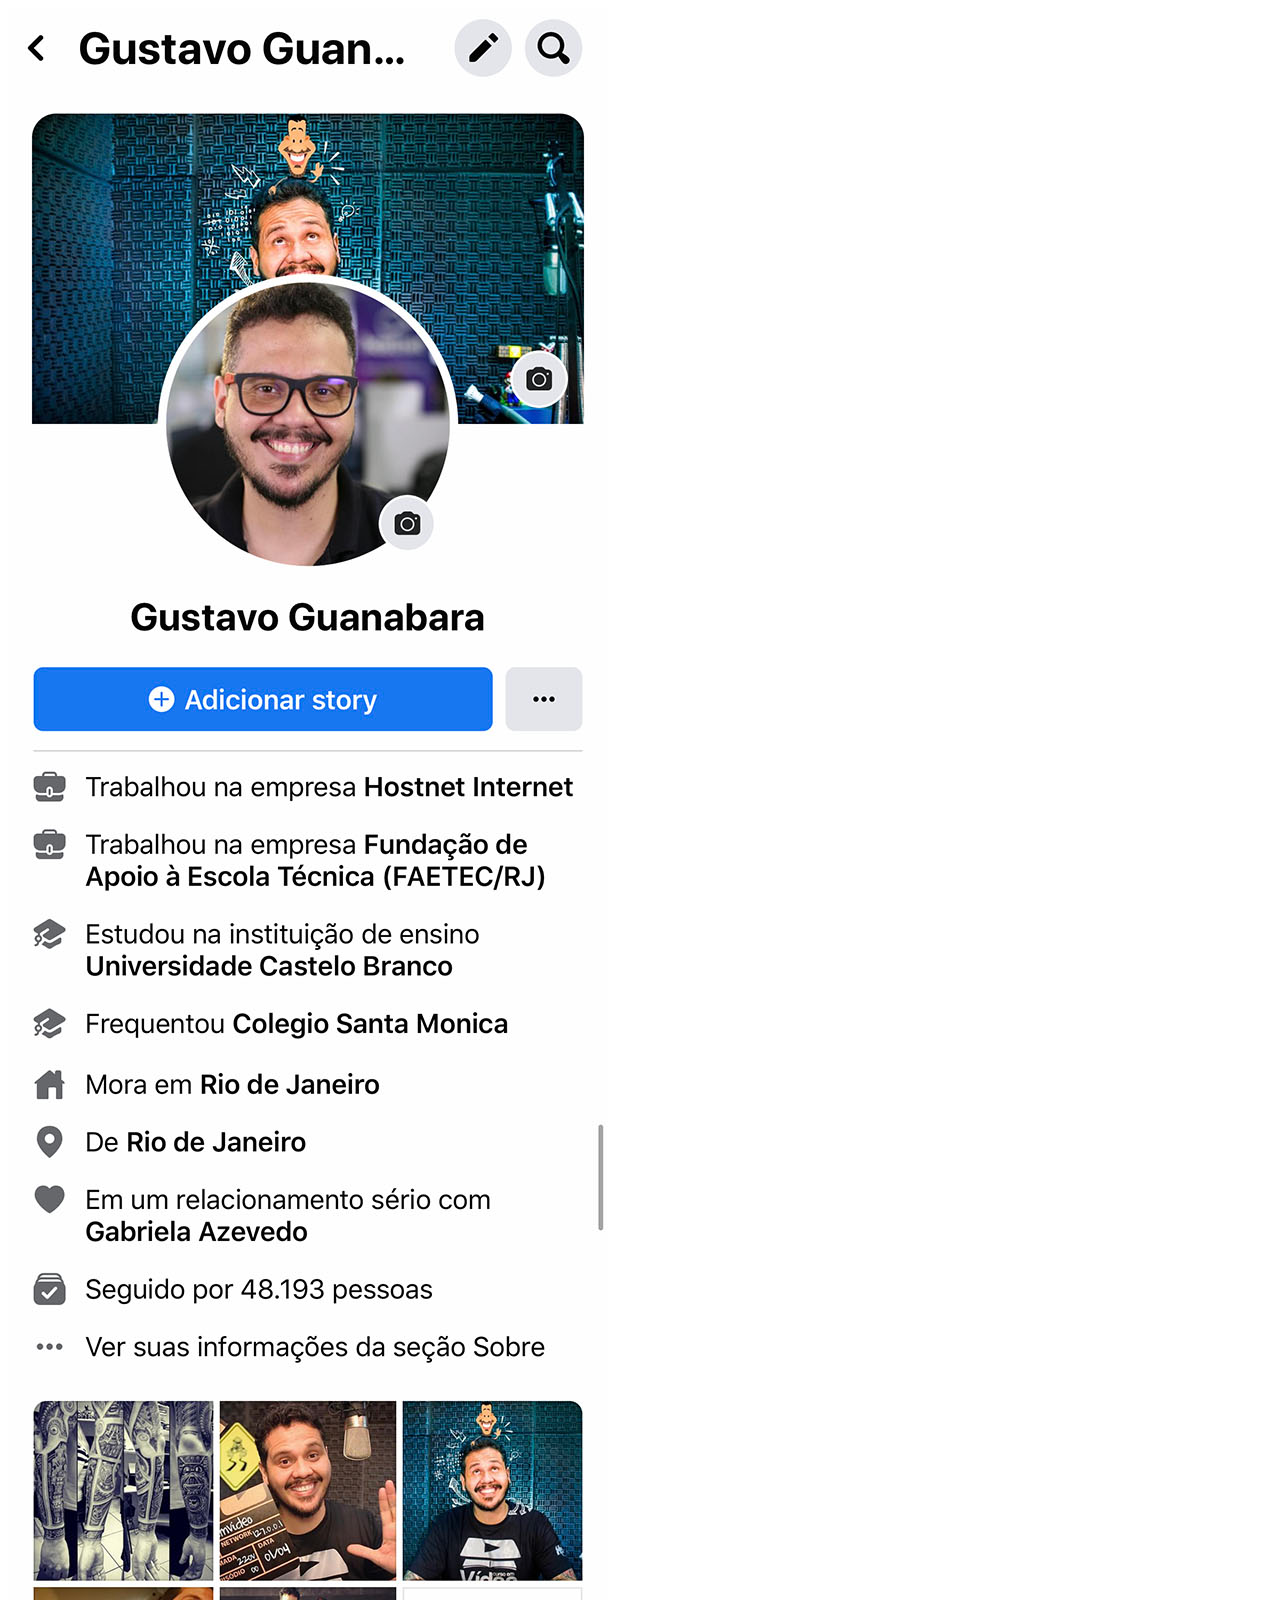
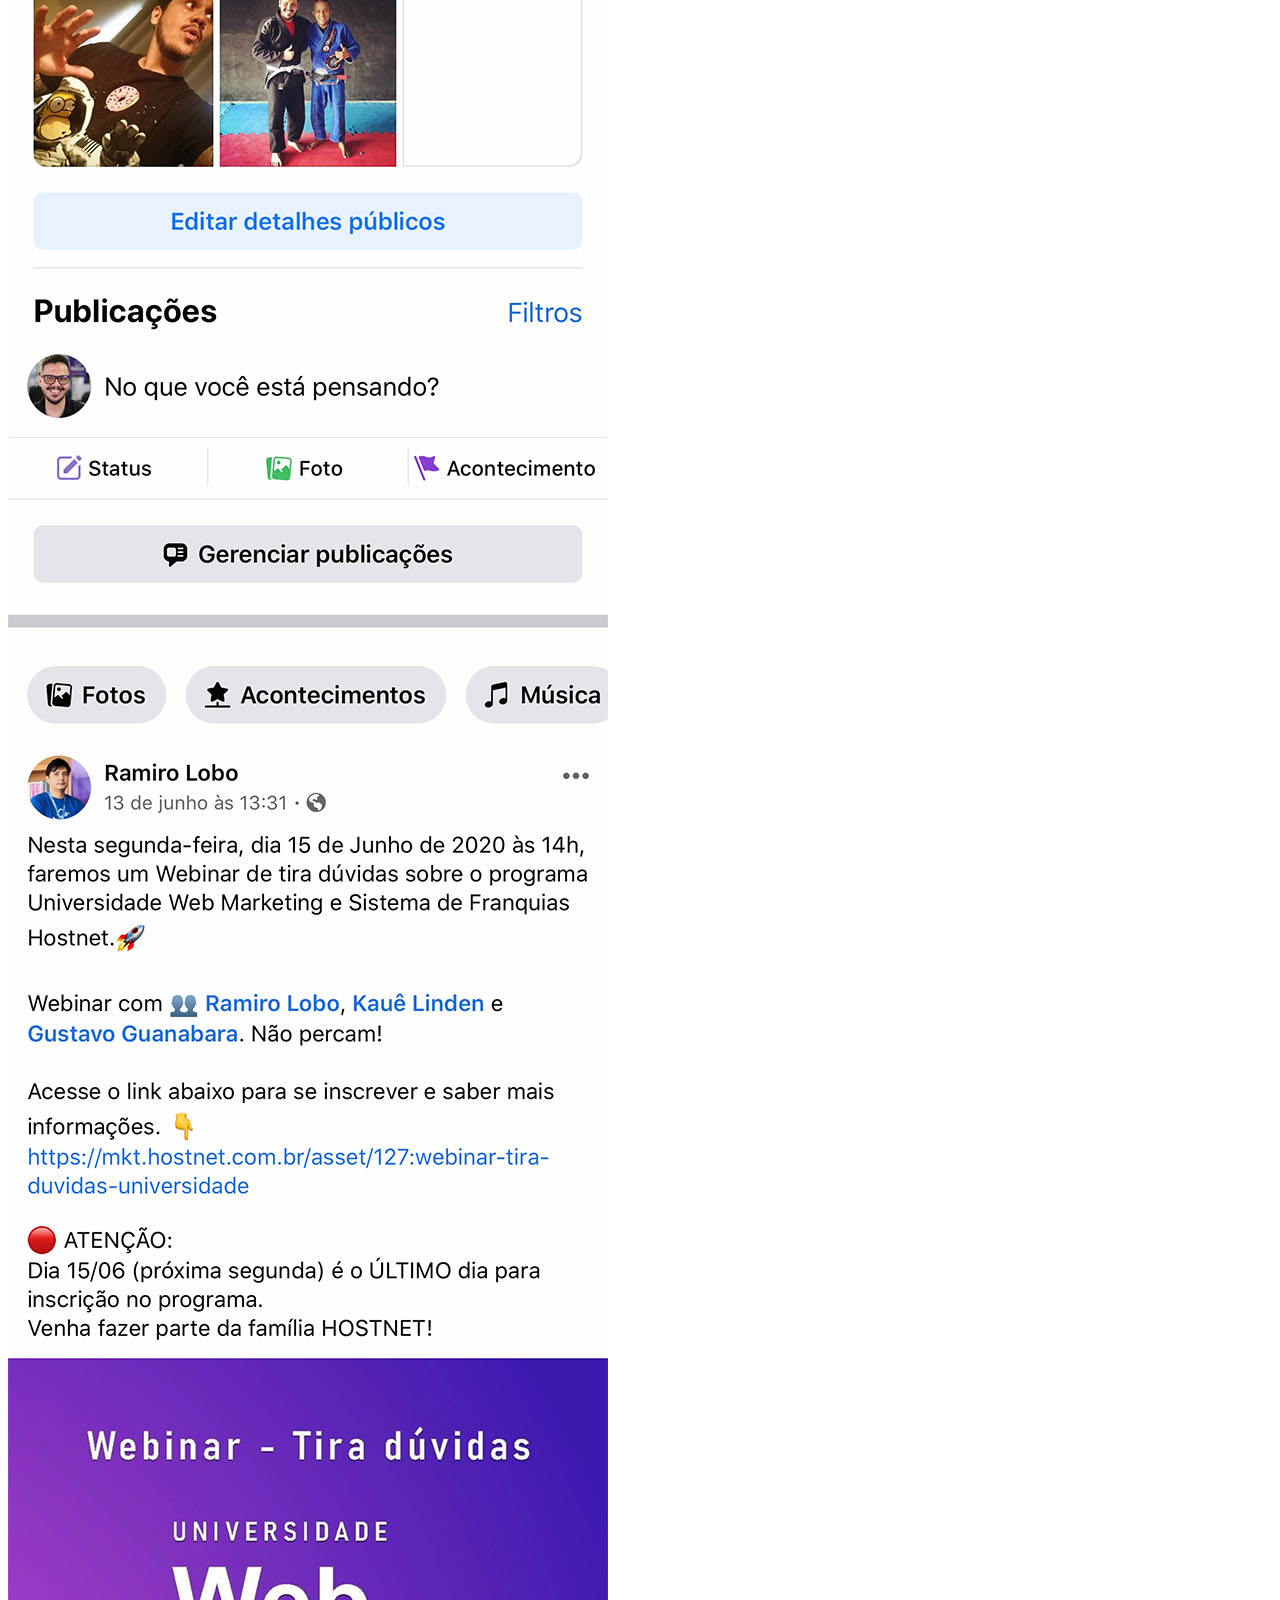
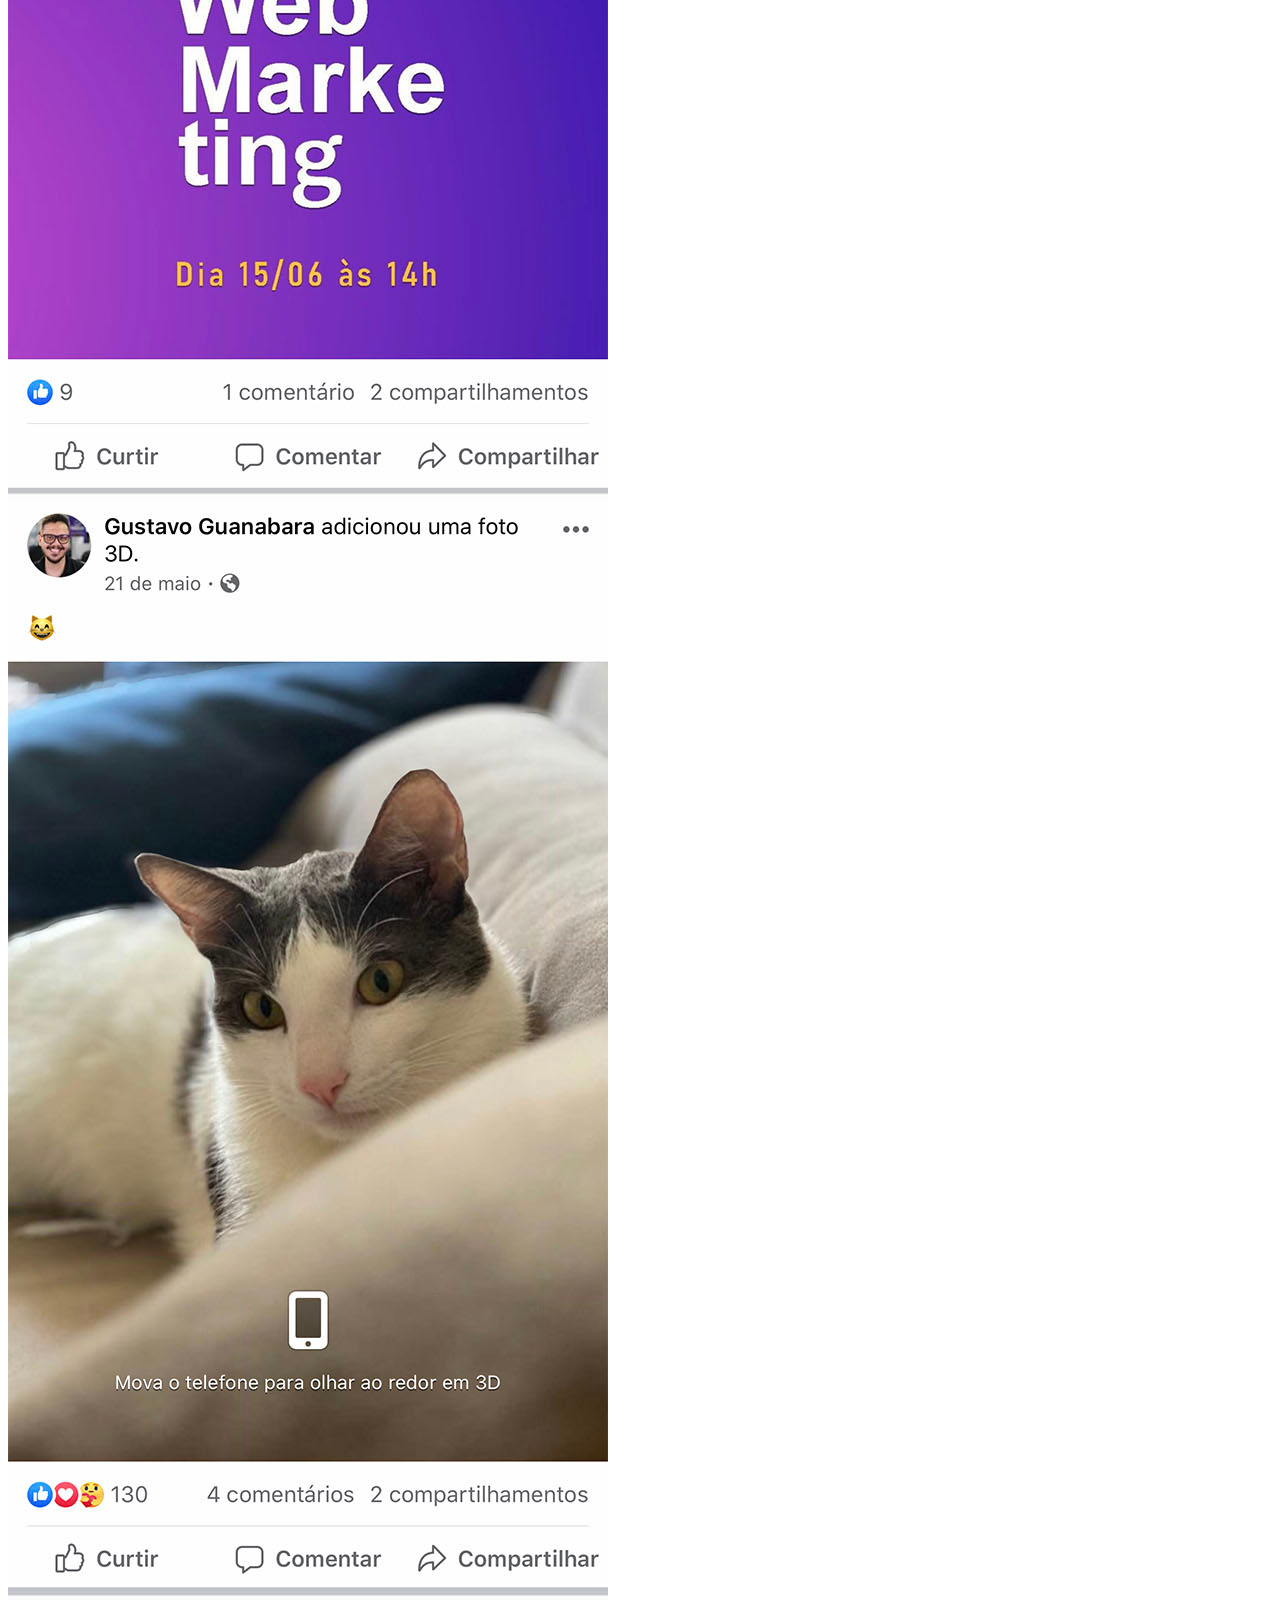
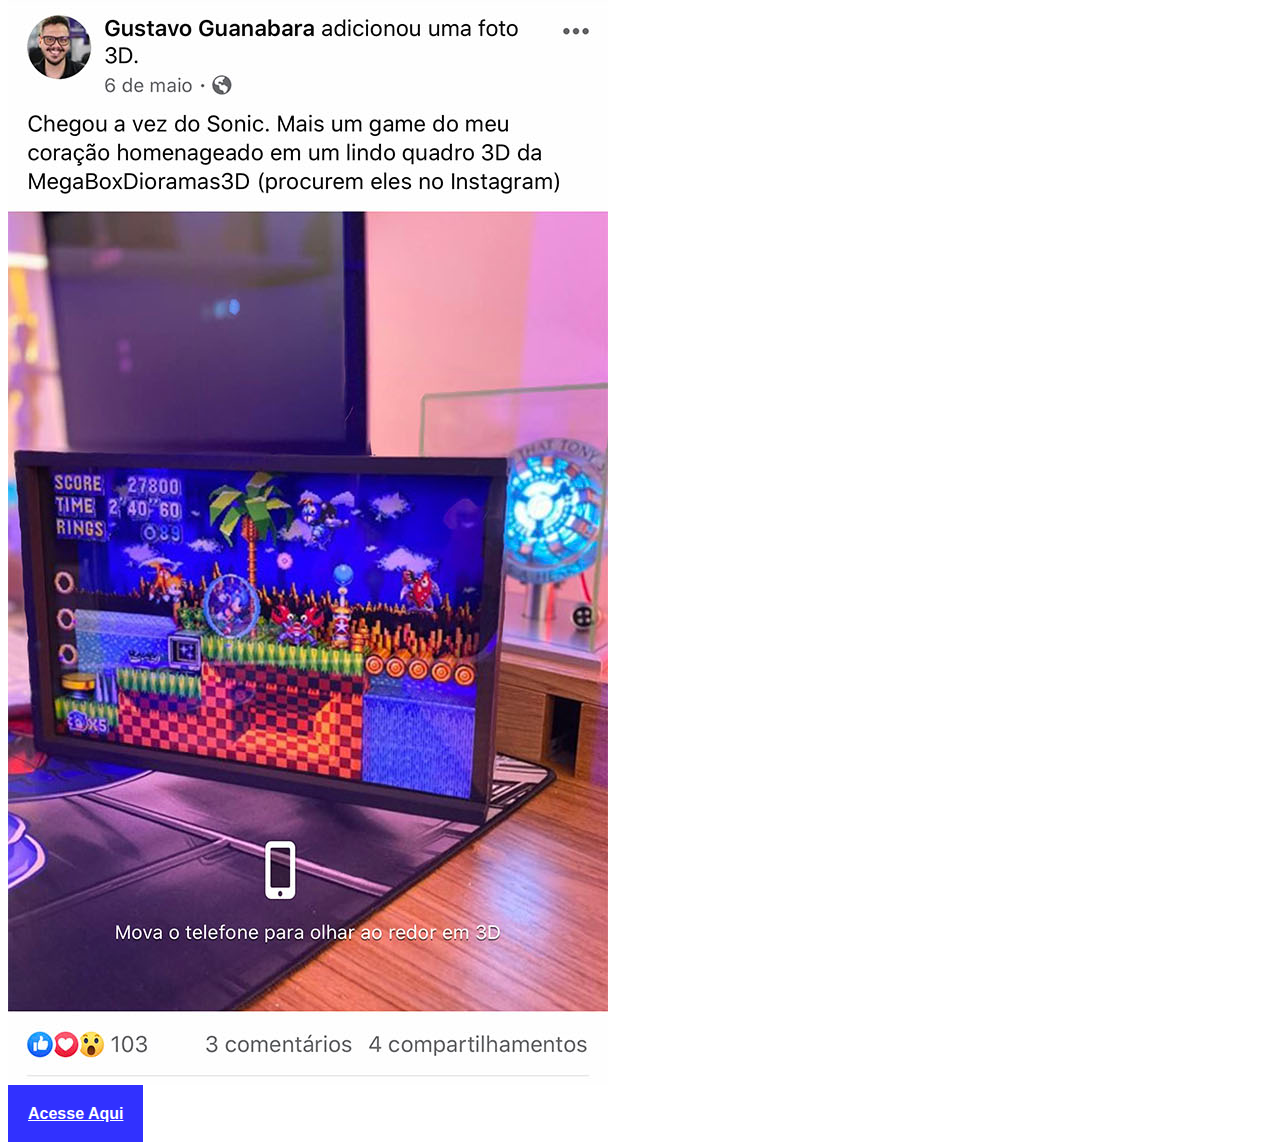
==== facebook.html @ a75be2d8 "projetosocial" ====
<!DOCTYPE html>
<html lang="en">
<head>
    <meta charset="UTF-8">
    <meta name="viewport" content="width=device-width, initial-scale=1.0">
    <title>Document</title>
    <style>
        a{
            background-color: rgba(47, 47, 255, 0.993);
            padding: 20px;
            color: #fff;
            font-family: Arial, Helvetica, sans-serif;
            font-weight: bold;
        }
    </style>
</head>
<body>
    <section>
        <img src="imagens/tela-facebook.jpg" alt="Facebook">
        <p><a href="https://web.facebook.com/jameshvardyhoh.vardy/">Acesse Aqui</a></p>
    </section>
</body>
</html>
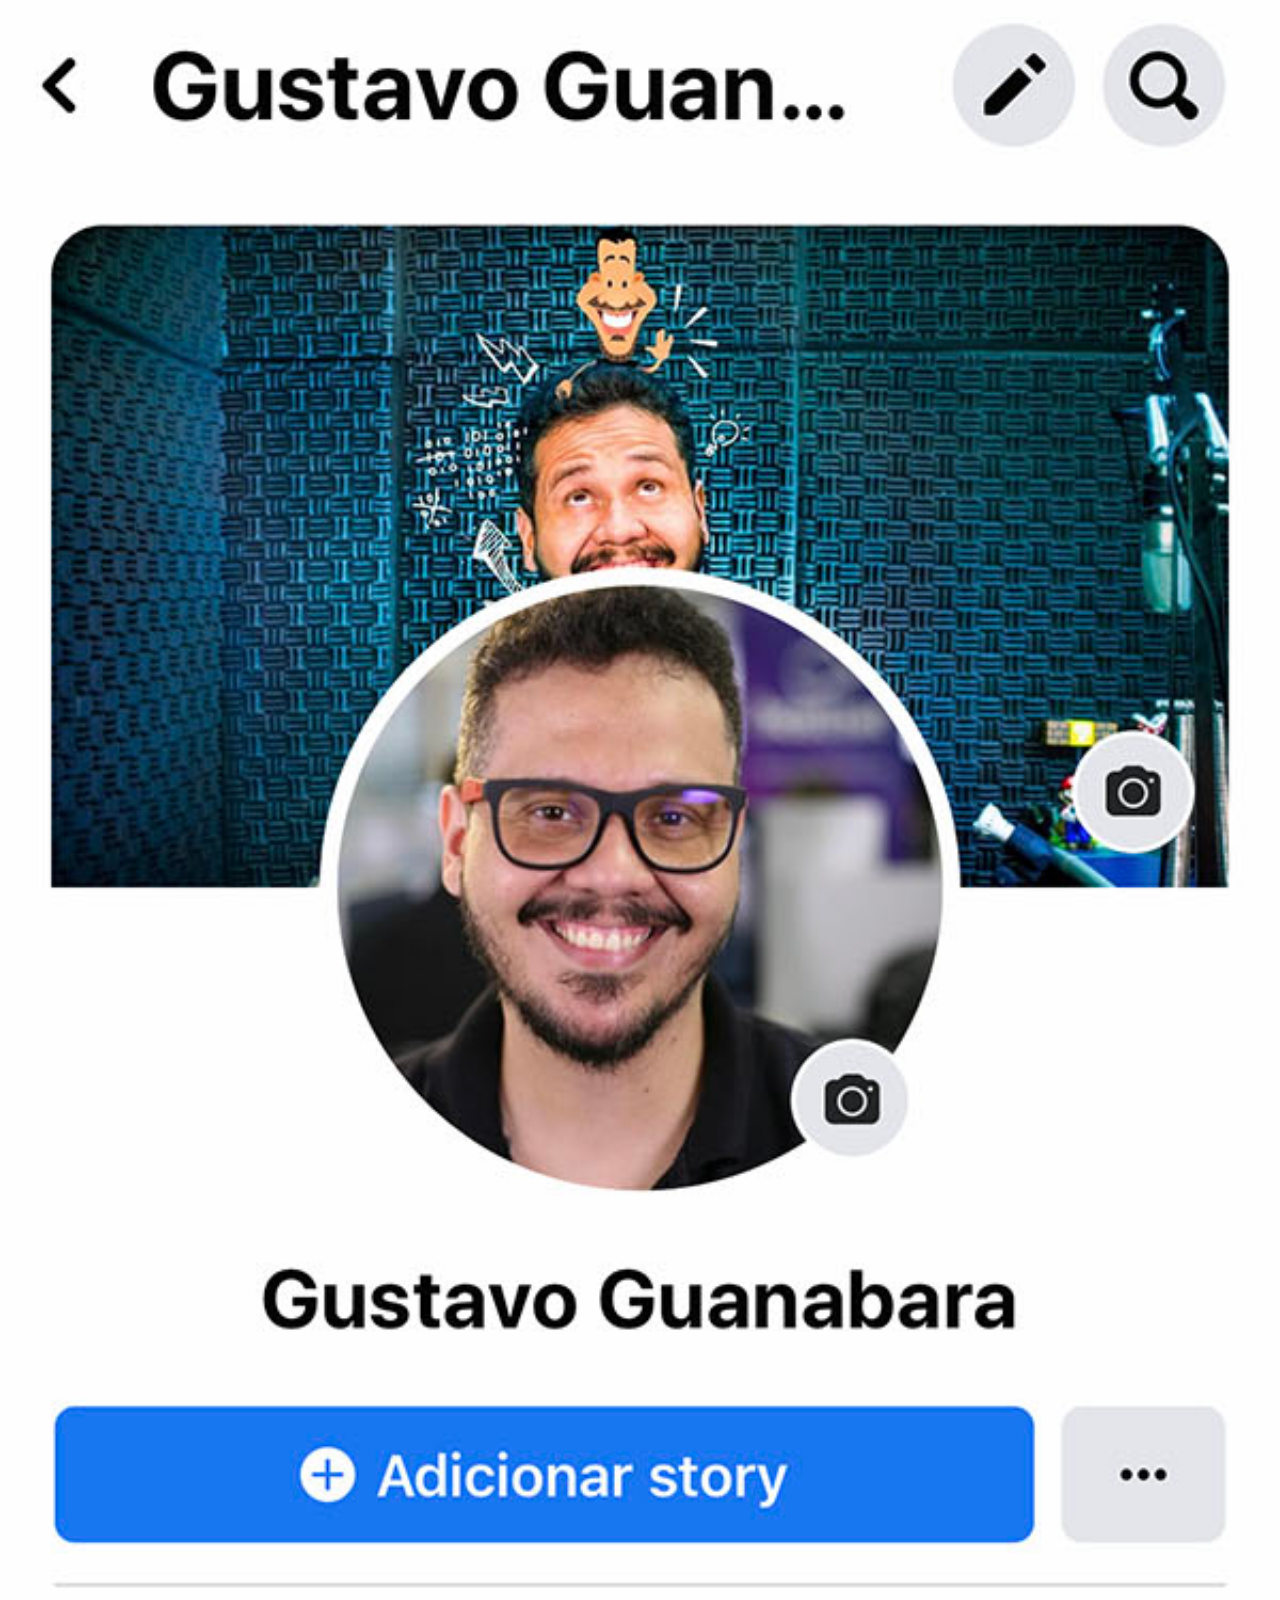
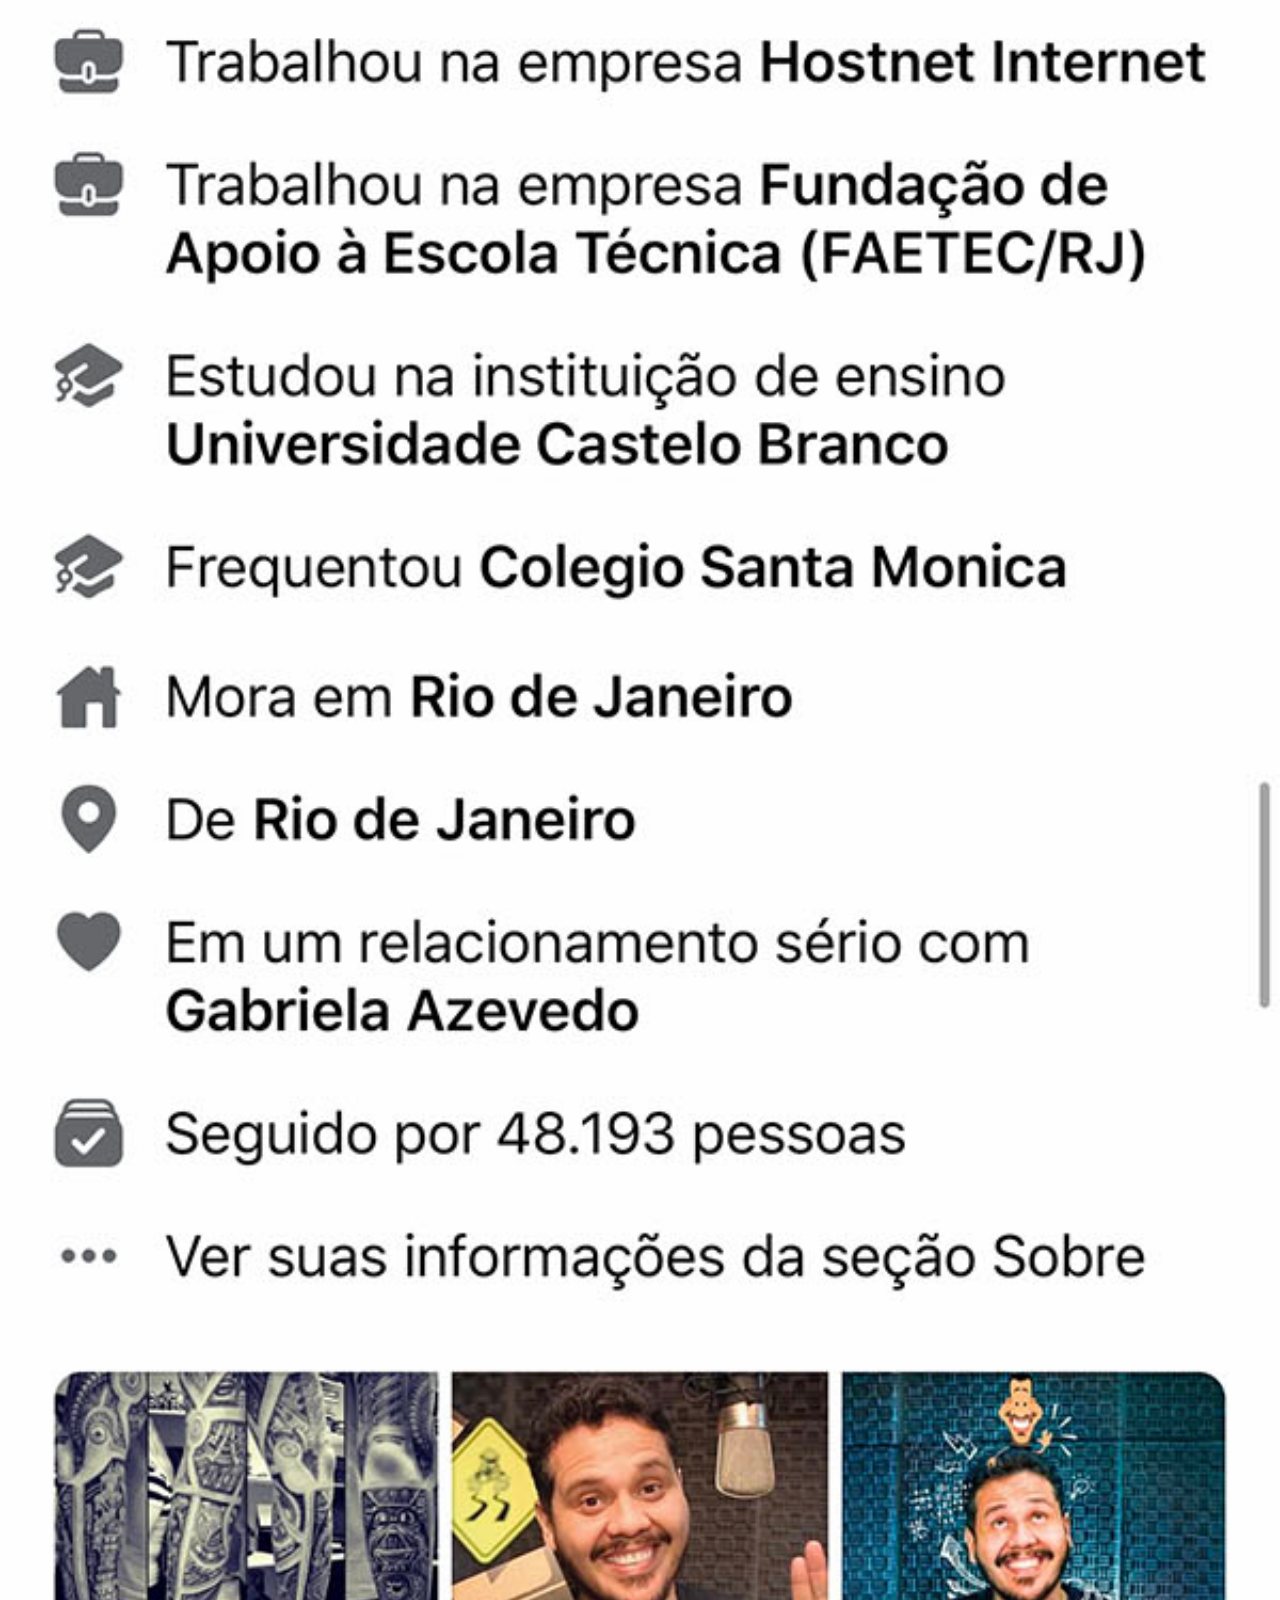
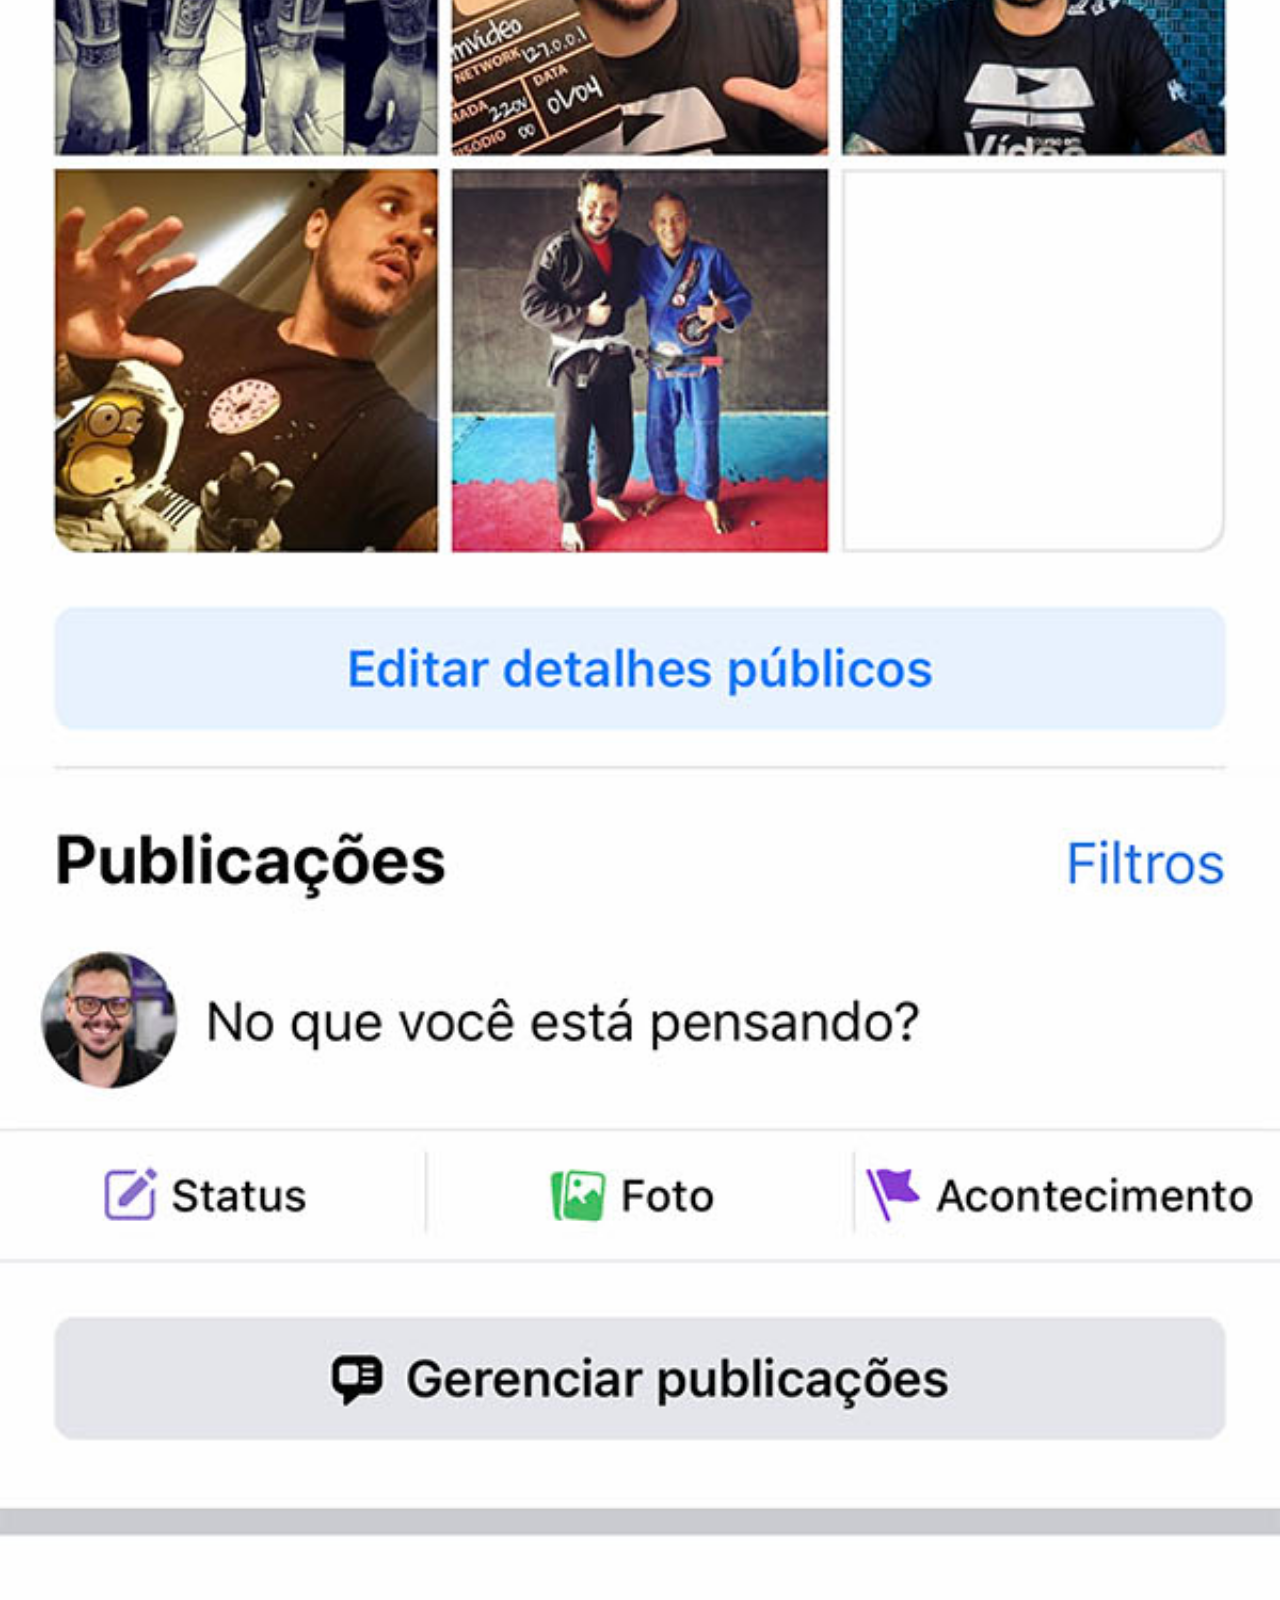
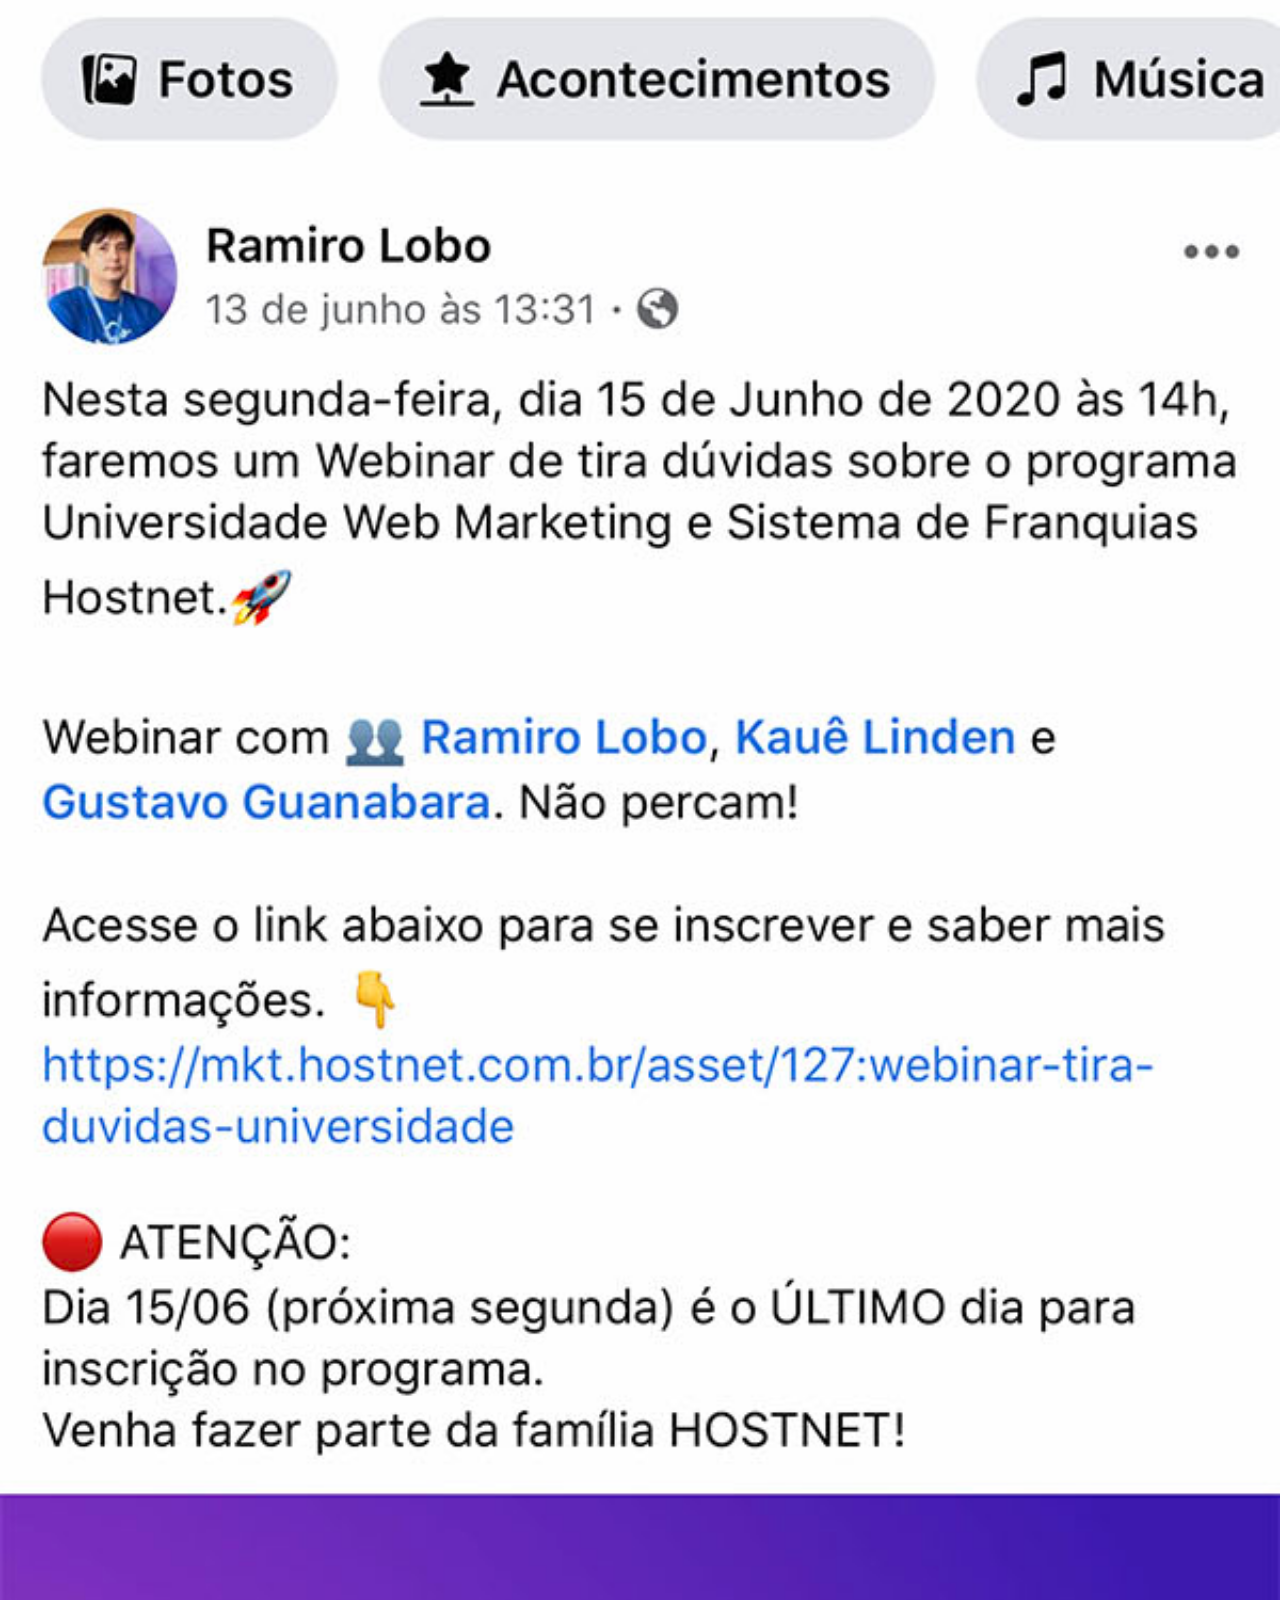
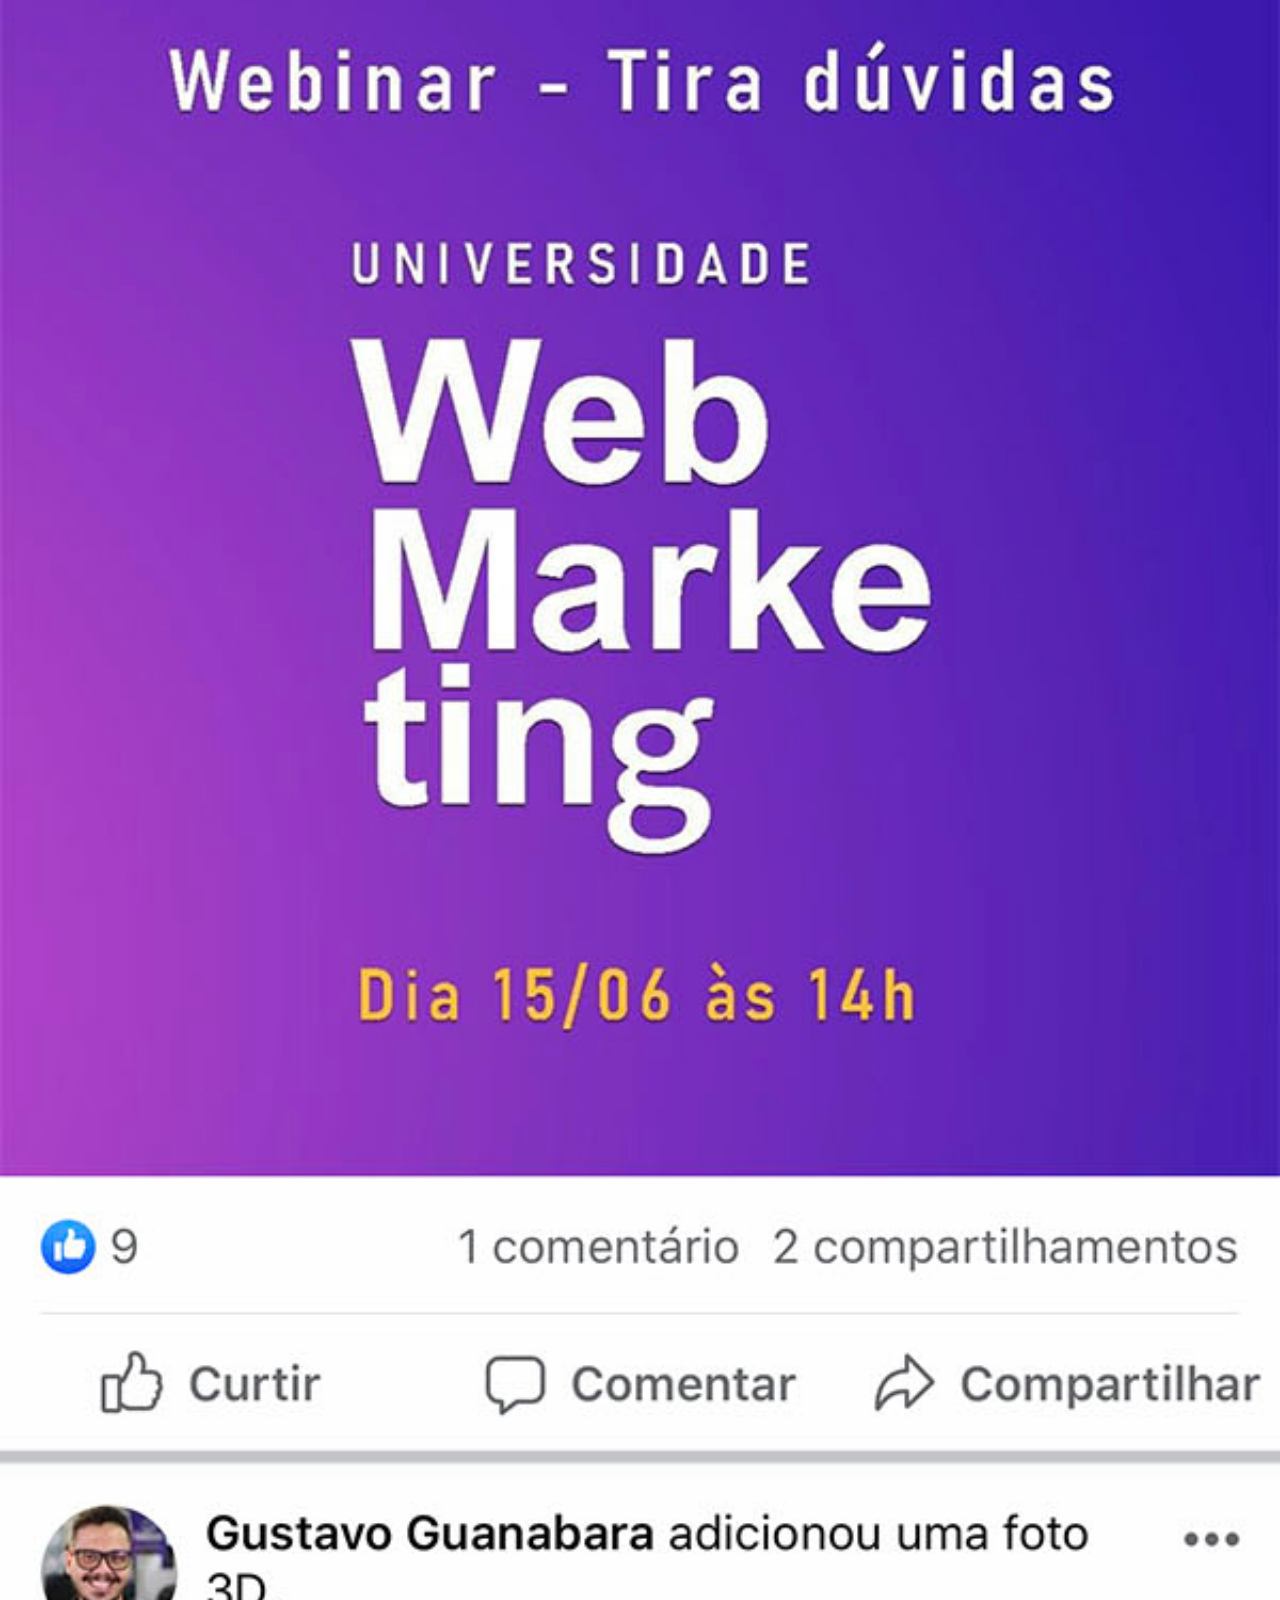
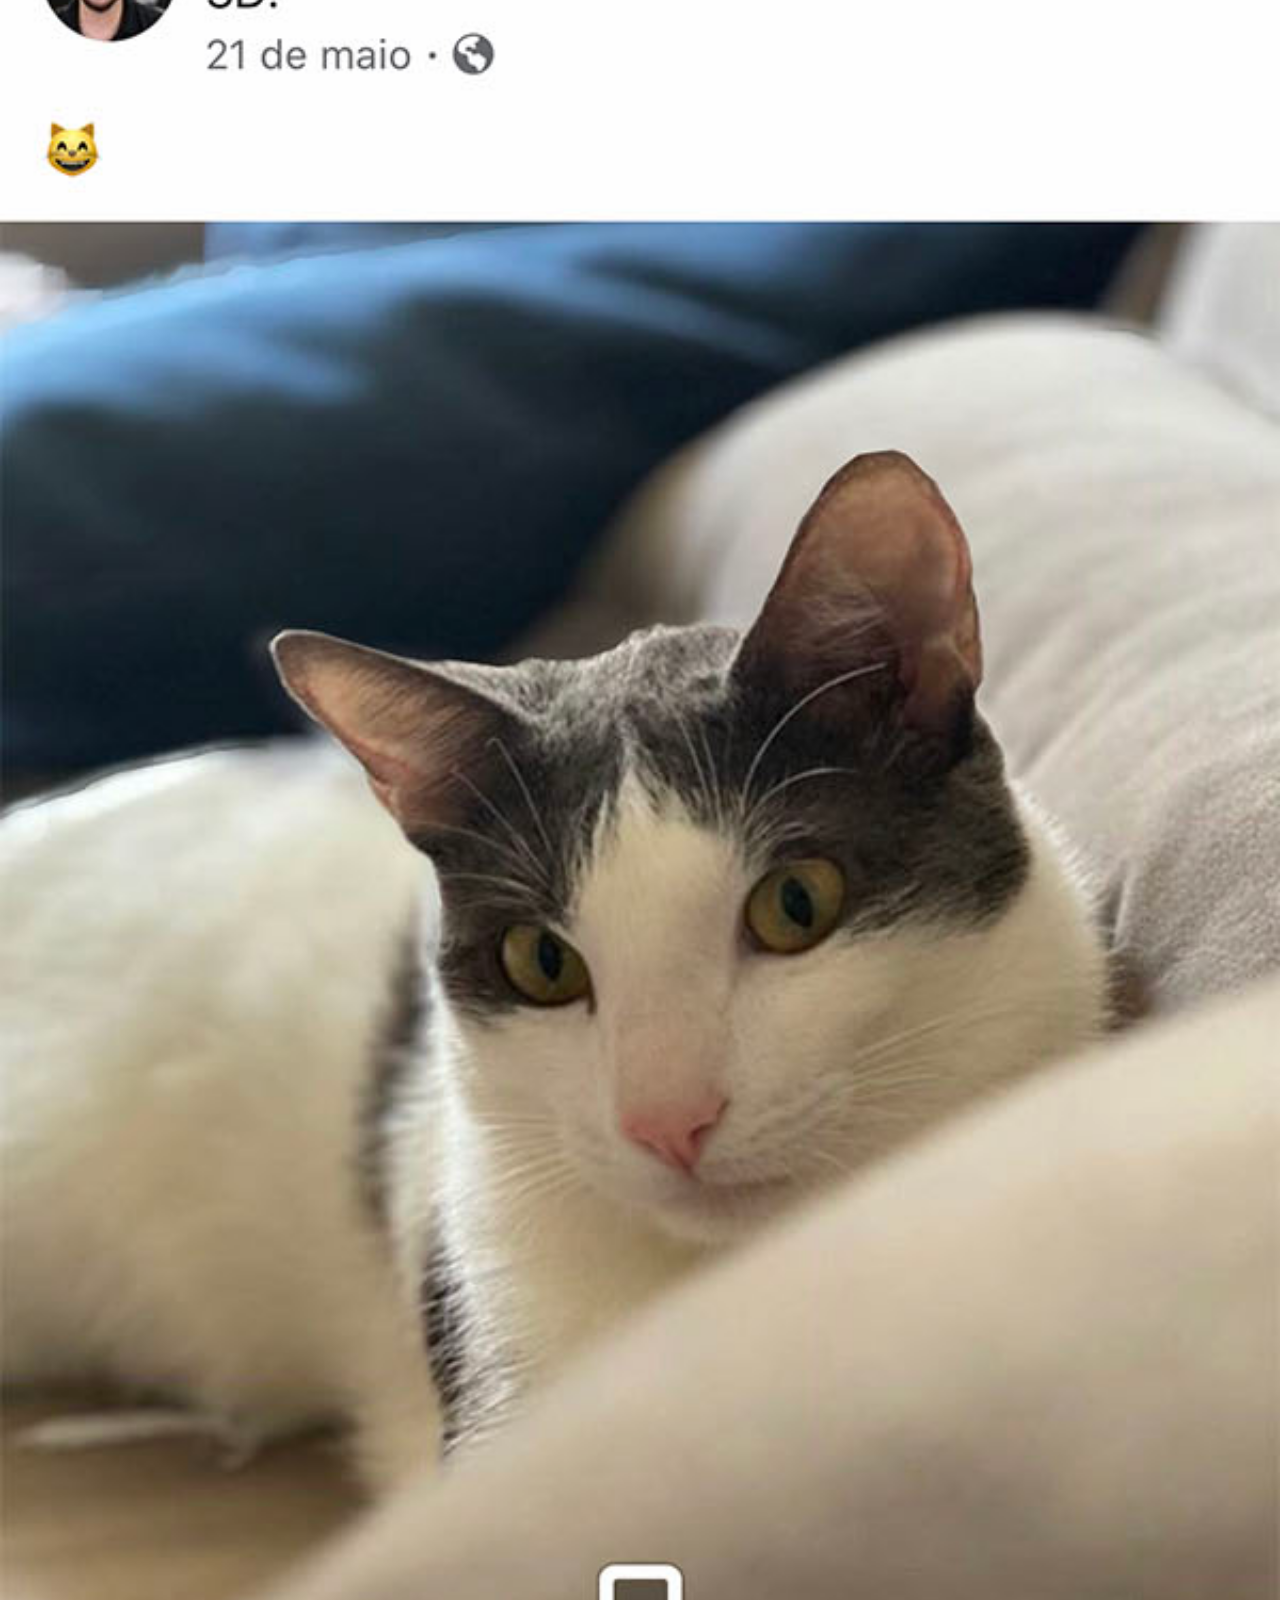
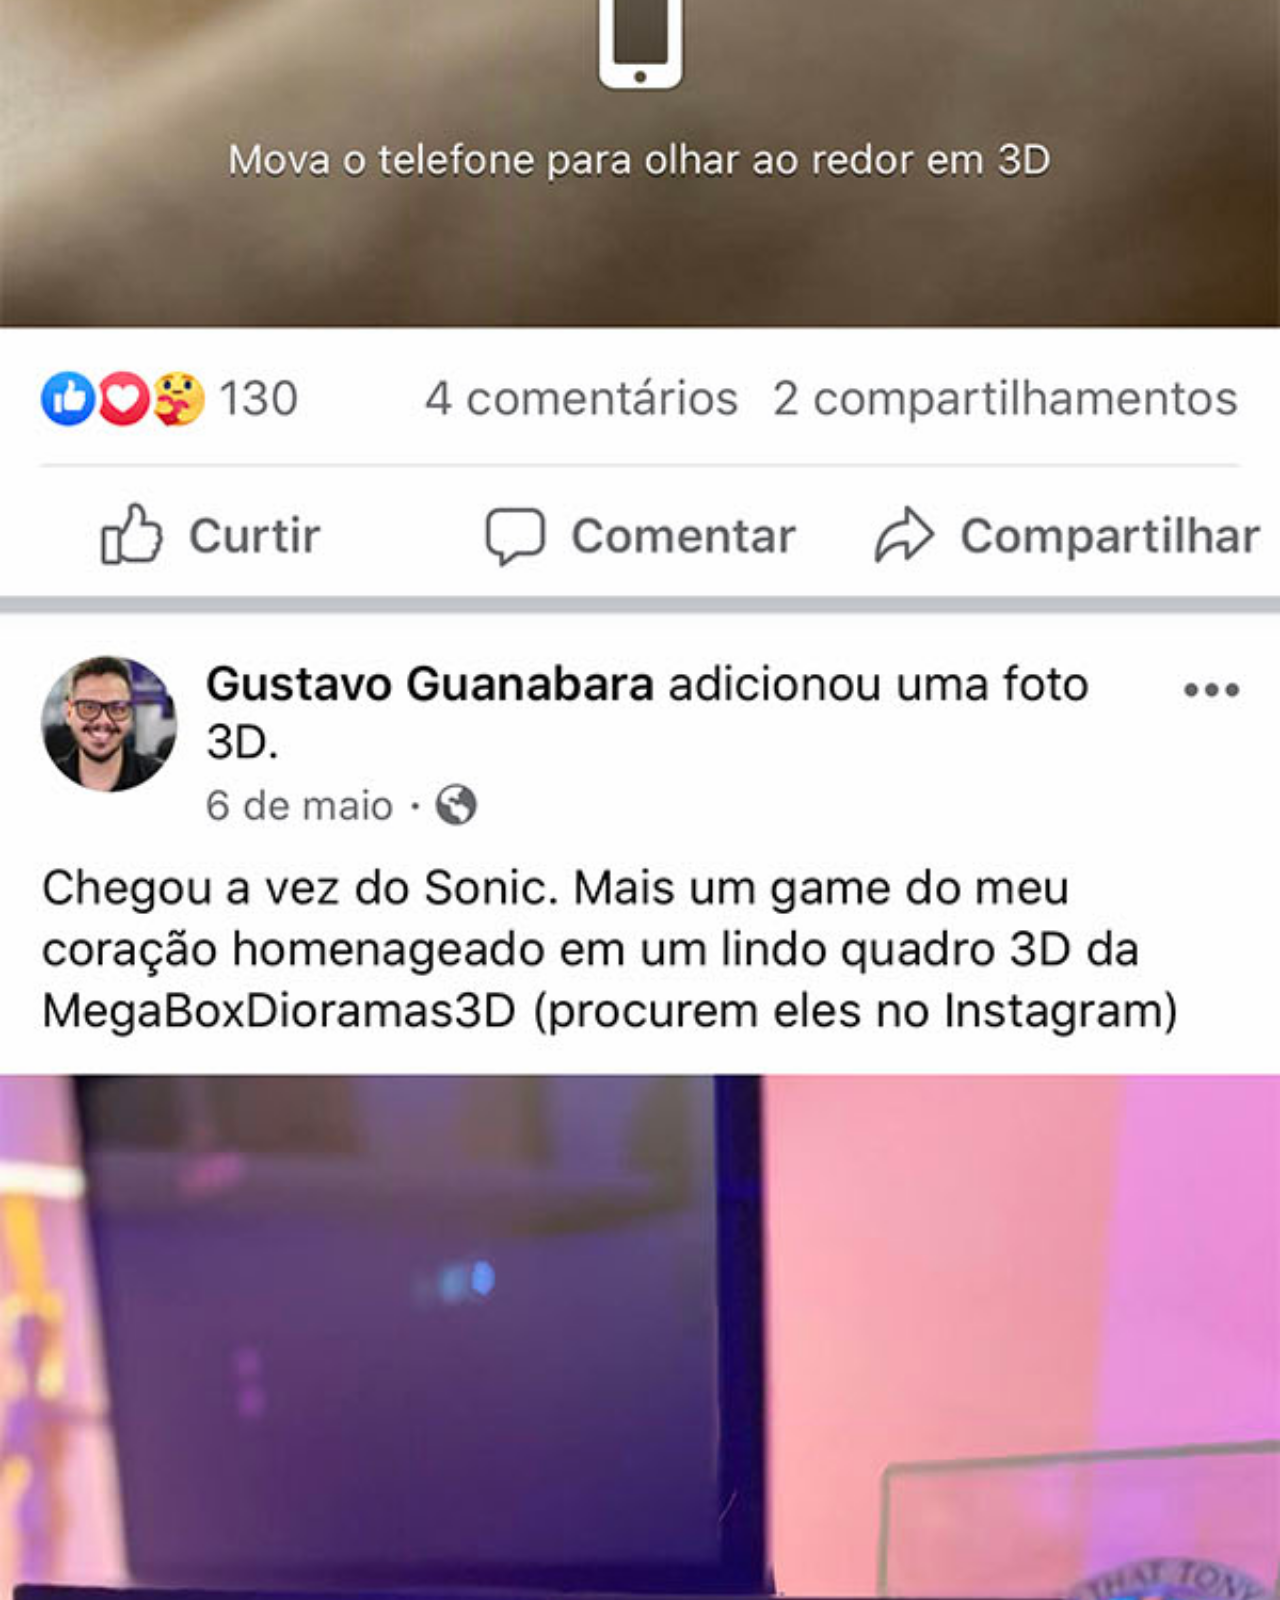
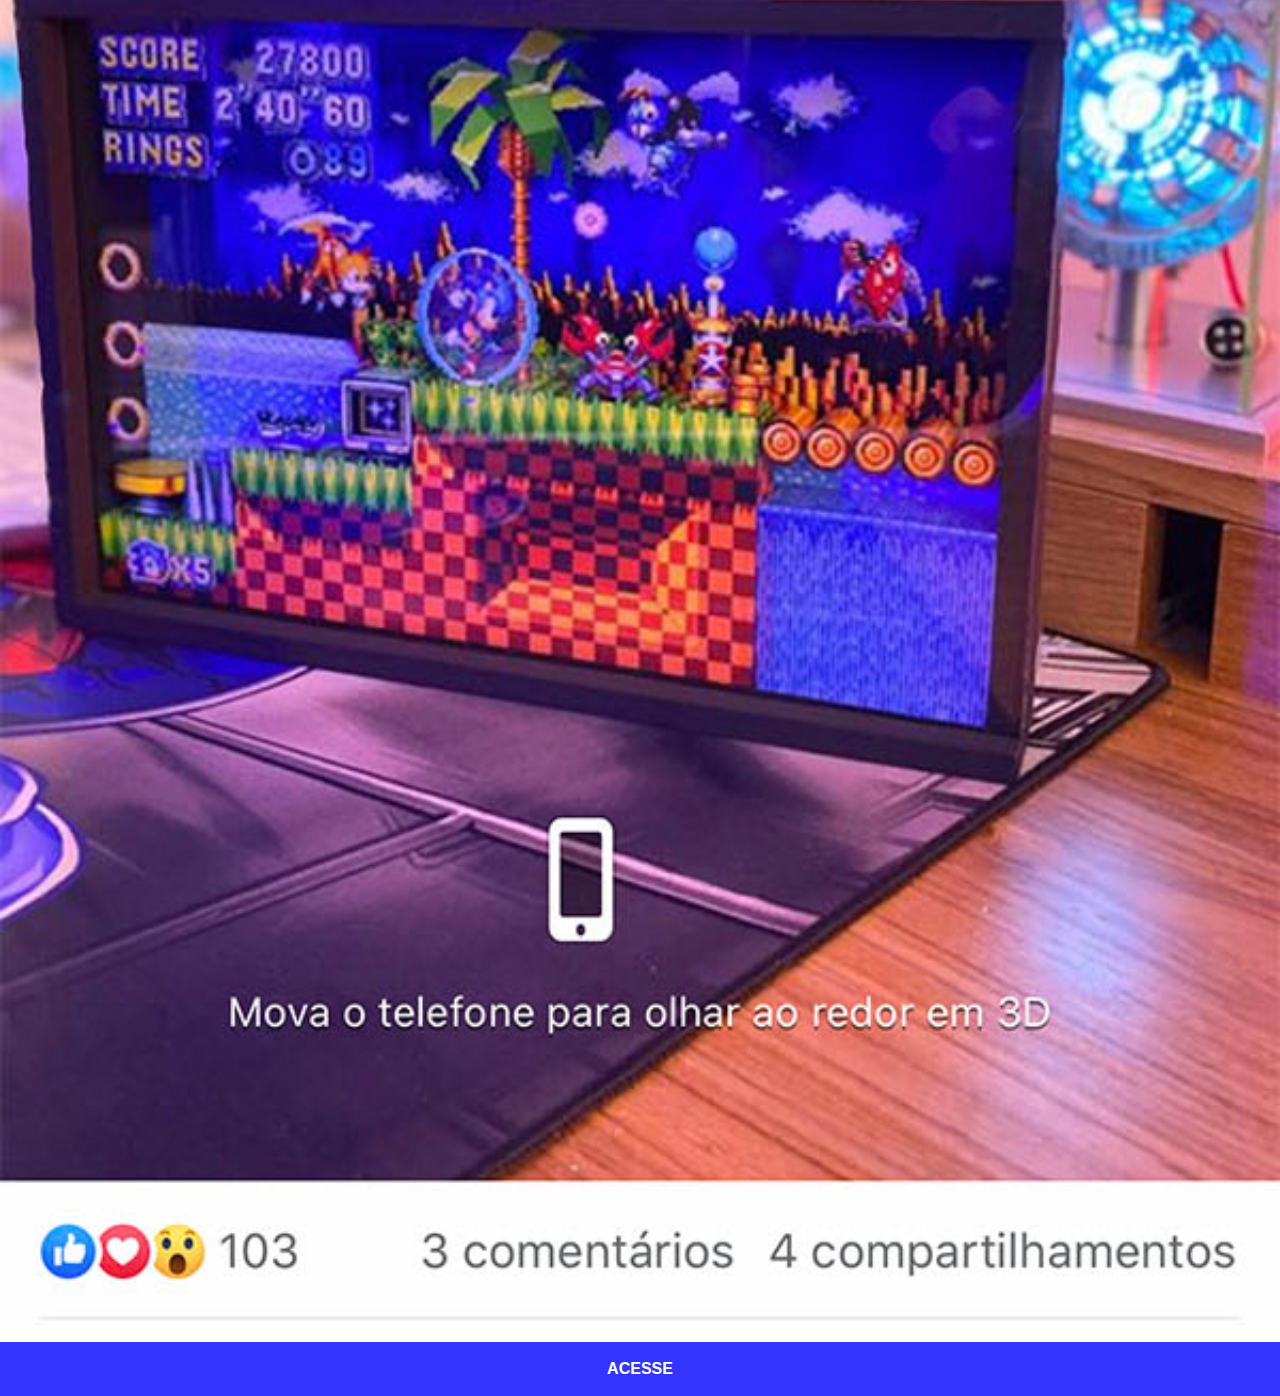
==== commit 47249dfe: "projeto" ====
--- a/facebook.html
+++ b/facebook.html
@@ -1,23 +1,14 @@
 <!DOCTYPE html>
-<html lang="en">
+<html lang="pt-pt">
 <head>
     <meta charset="UTF-8">
     <meta name="viewport" content="width=device-width, initial-scale=1.0">
-    <title>Document</title>
-    <style>
-        a{
-            background-color: rgba(47, 47, 255, 0.993);
-            padding: 20px;
-            color: #fff;
-            font-family: Arial, Helvetica, sans-serif;
-            font-weight: bold;
-        }
-    </style>
+    <title>Facebook</title>
+    <link rel="stylesheet" href="estilos/redes-sociais.css">
 </head>
 <body>
-    <section>
-        <img src="imagens/tela-facebook.jpg" alt="Facebook">
-        <p><a href="https://web.facebook.com/jameshvardyhoh.vardy/">Acesse Aqui</a></p>
-    </section>
+    <img src="imagens/tela-facebook.jpg" alt="facebook">
+    
+    <a href="https://web.facebook.com/gustavoguanabara"  target="_blank">ACESSE</a>
 </body>
 </html>--- a/estilos/redes-sociais.css
+++ b/estilos/redes-sociais.css
@@ -0,0 +1,36 @@
+@charset "UTF8";
+
+*{
+    margin: 0;
+    padding: 0;
+    font-family: Arial, Helvetica, sans-serif;
+}
+
+::-webkit-scrollbar{
+    width: 0px;
+    height: 0px;
+}
+
+img{
+    width: 100%;
+}
+
+a{
+    display: block;
+    background-color: #3434ff;
+    color: #fff;
+    text-decoration: none;
+    font-weight: bolder;
+    padding: 18px;
+    text-align: center;
+}
+
+a:hover{
+    background-color: #2828ff;
+    font-size: 1.1em;
+}
+
+a:active{
+    transform: scale(98%);
+    transition: 0.8s;
+}